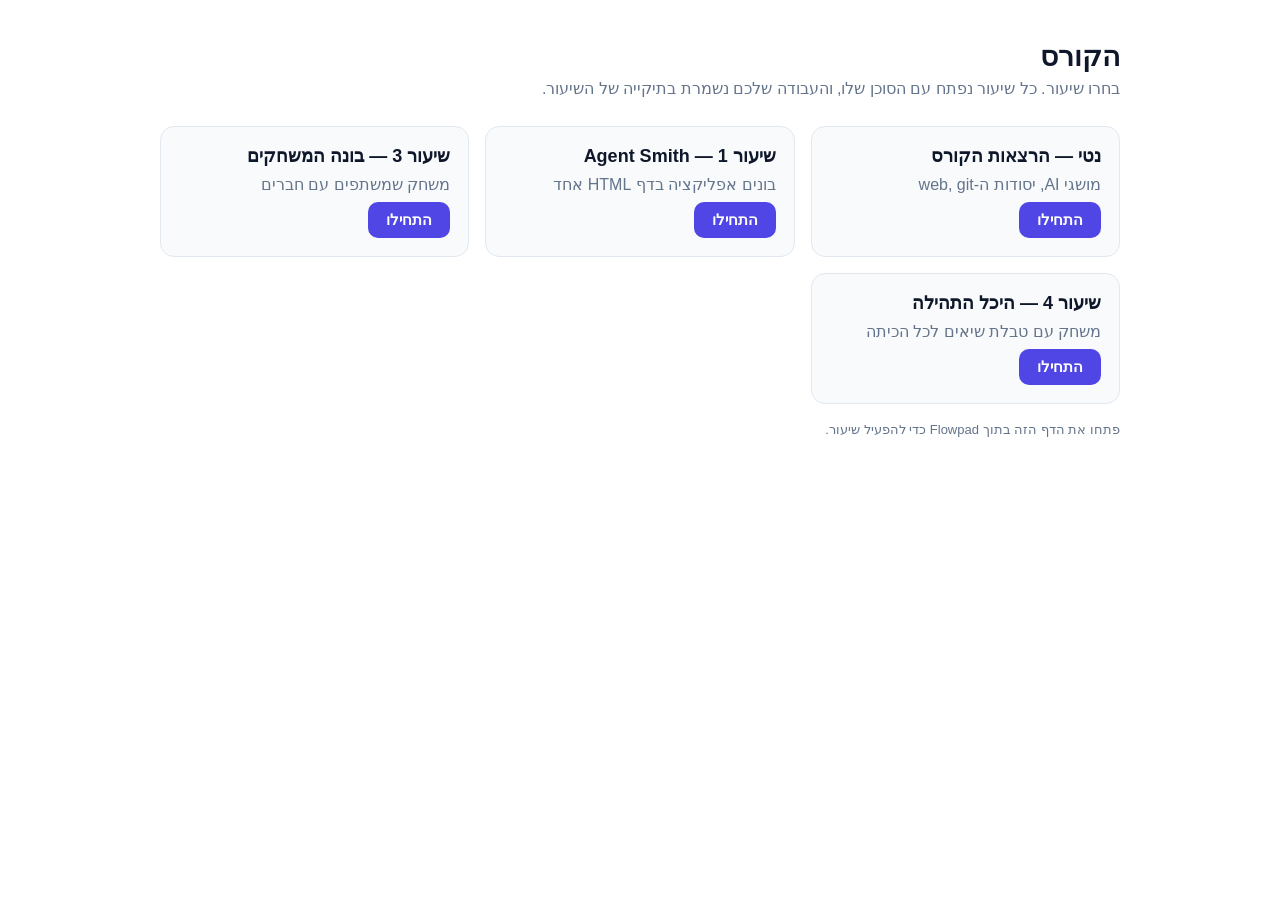
==== agentic-assets/webapp/course-home/index.html @ da82f7e0 "One course project: every lesson agent, a course home page, classes/ and work/ layout Lessons 1, 3 a" ====
<!doctype html>
<html lang="he" dir="rtl">
<head>
<meta charset="utf-8">
<meta name="viewport" content="width=device-width, initial-scale=1">
<title>הקורס</title>
<style>
  :root { --bg:#fff; --fg:#0f172a; --muted:#64748b; --card:#f8fafc; --border:#e2e8f0; --accent:#4f46e5; }
  @media (prefers-color-scheme: dark) { :root { --bg:#0b1020; --fg:#e2e8f0; --muted:#94a3b8; --card:#111827; --border:#1f2937; --accent:#818cf8; } }
  body { margin:0; background:var(--bg); color:var(--fg); font-family:"Segoe UI",Arial,"Noto Sans Hebrew",sans-serif; }
  main { max-width:960px; margin:0 auto; padding:40px 20px; }
  h1 { font-size:28px; margin:0 0 6px; } .sub { color:var(--muted); margin:0 0 28px; }
  .grid { display:grid; grid-template-columns:repeat(auto-fill,minmax(260px,1fr)); gap:16px; }
  .card { border:1px solid var(--border); background:var(--card); border-radius:14px; padding:18px; display:flex; flex-direction:column; gap:8px; }
  .card h2 { font-size:18px; margin:0; } .card p { color:var(--muted); margin:0; flex:1; }
  button { align-self:flex-start; border:0; border-radius:10px; padding:9px 18px; background:var(--accent); color:#fff; font-weight:600; cursor:pointer; font-size:15px; }
  .msg { color:var(--muted); font-size:13px; margin-top:18px; }
</style>
</head>
<body>
<main>
  <h1>הקורס</h1>
  <p class="sub">בחרו שיעור. כל שיעור נפתח עם הסוכן שלו, והעבודה שלכם נשמרת בתיקייה של השיעור.</p>
  <div class="grid" id="lessons"></div>
  <p class="msg" id="msg"></p>
</main>
<script type="module">
  // The project this app belongs to: from the SDK when the page is served by Flowpad.
  async function projectId() {
    try {
      const sdk = await import('/sdk/flowpad-sdk.js');
      const host = await sdk.resolveAppHost?.();
      return host?.app?.project_id || null;
    } catch { return null; }
  }
  const lessons = await (await fetch('./lessons.json')).json();
  const pid = await projectId();
  const grid = document.getElementById('lessons');
  for (const l of lessons) {
    const card = document.createElement('div');
    card.className = 'card';
    card.innerHTML = `<h2></h2><p></p><button>התחילו</button>`;
    card.querySelector('h2').textContent = l.title;
    card.querySelector('p').textContent = l.subtitle;
    card.querySelector('button').addEventListener('click', () => {
      const agentId = l.agent.replace(/^agent-/, '');
      const params = new URLSearchParams({ action: 'launch', agent: agentId });
      if (pid) params.set('target_local', pid); else params.set('target_local', 'pick');
      // Flowpad's own launch path: the host opens the agent's chat in this project.
      window.parent.postMessage({ type: 'flowpad:navigate', address: `/dock/home?${params}` }, '*');
    });
    grid.appendChild(card);
  }
  if (window.parent === window) document.getElementById('msg').textContent = 'פתחו את הדף הזה בתוך Flowpad כדי להפעיל שיעור.';
</script>
</body>
</html>
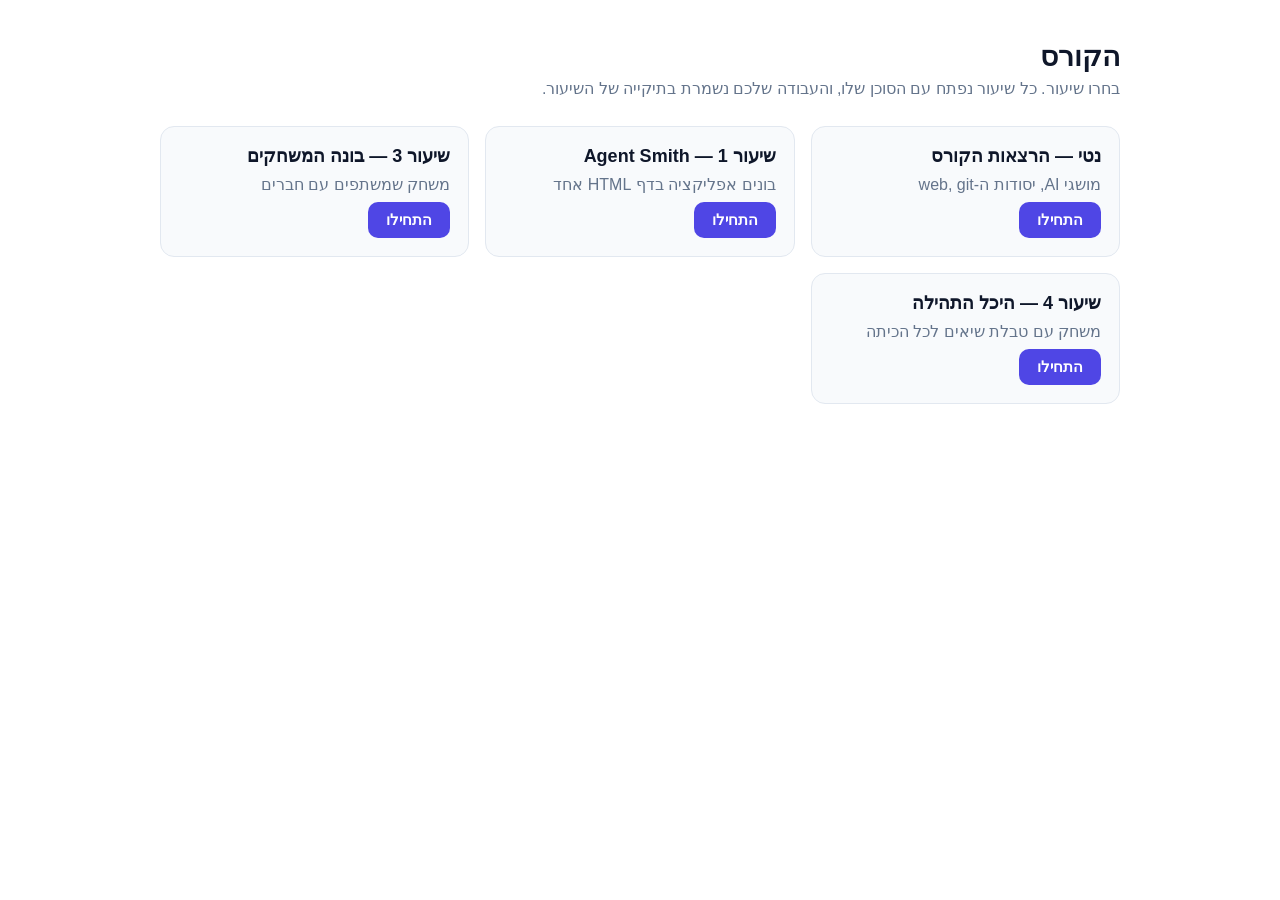
==== commit a3bf164d: "Course home opens a lesson's chat through the SDK (Agent.openChat), cards drawn before the SDK loads" ====
--- a/agentic-assets/webapp/course-home/index.html
+++ b/agentic-assets/webapp/course-home/index.html
@@ -25,16 +25,21 @@
   <p class="msg" id="msg"></p>
 </main>
 <script type="module">
-  // The project this app belongs to: from the SDK when the page is served by Flowpad.
-  async function projectId() {
-    try {
+  // Served by Flowpad: the SDK knows this app's project and can open an agent's chat in it,
+  // the same way Flowpad's own agent tiles do (reopen the last chat, else start one).
+  // Loaded on the first click, never before the cards are drawn (on a cold page the SDK may still be starting).
+  let ready = null;
+  function flowpad() {
+    ready ??= (async () => {
       const sdk = await import('/sdk/flowpad-sdk.js');
-      const host = await sdk.resolveAppHost?.();
-      return host?.app?.project_id || null;
-    } catch { return null; }
+      const pid = (await sdk.resolveAppHost())?.app?.project_id;
+      if (!pid) throw new Error('no project');
+      return { sdk, pid };
+    })().catch((e) => { ready = null; throw e; });
+    return ready;
   }
+  const msg = document.getElementById('msg');
   const lessons = await (await fetch('./lessons.json')).json();
-  const pid = await projectId();
   const grid = document.getElementById('lessons');
   for (const l of lessons) {
     const card = document.createElement('div');
@@ -42,16 +47,21 @@
     card.innerHTML = `<h2></h2><p></p><button>התחילו</button>`;
     card.querySelector('h2').textContent = l.title;
     card.querySelector('p').textContent = l.subtitle;
-    card.querySelector('button').addEventListener('click', () => {
-      const agentId = l.agent.replace(/^agent-/, '');
-      const params = new URLSearchParams({ action: 'launch', agent: agentId });
-      if (pid) params.set('target_local', pid); else params.set('target_local', 'pick');
-      // Flowpad's own launch path: the host opens the agent's chat in this project.
-      window.parent.postMessage({ type: 'flowpad:navigate', address: `/dock/home?${params}` }, '*');
+    const btn = card.querySelector('button');
+    btn.addEventListener('click', async () => {
+      btn.disabled = true; btn.textContent = 'פותח…';
+      try {
+        const { sdk, pid } = await flowpad();
+        const agent = await sdk.Agent.getById(l.agent.replace(/^agent-/, ''));
+        const chat = await agent.openChat(pid);
+        window.parent.postMessage({ type: 'flowpad:navigate', address: `/dock/vibe/agentic_process-${chat.id}` }, '*');
+      } catch (e) {
+        msg.textContent = 'לא הצלחנו לפתוח את השיעור. נסו שוב.';
+        console.error('[course-home] open lesson failed', e);
+      } finally { btn.disabled = false; btn.textContent = 'התחילו'; }
     });
     grid.appendChild(card);
   }
-  if (window.parent === window) document.getElementById('msg').textContent = 'פתחו את הדף הזה בתוך Flowpad כדי להפעיל שיעור.';
 </script>
 </body>
 </html>
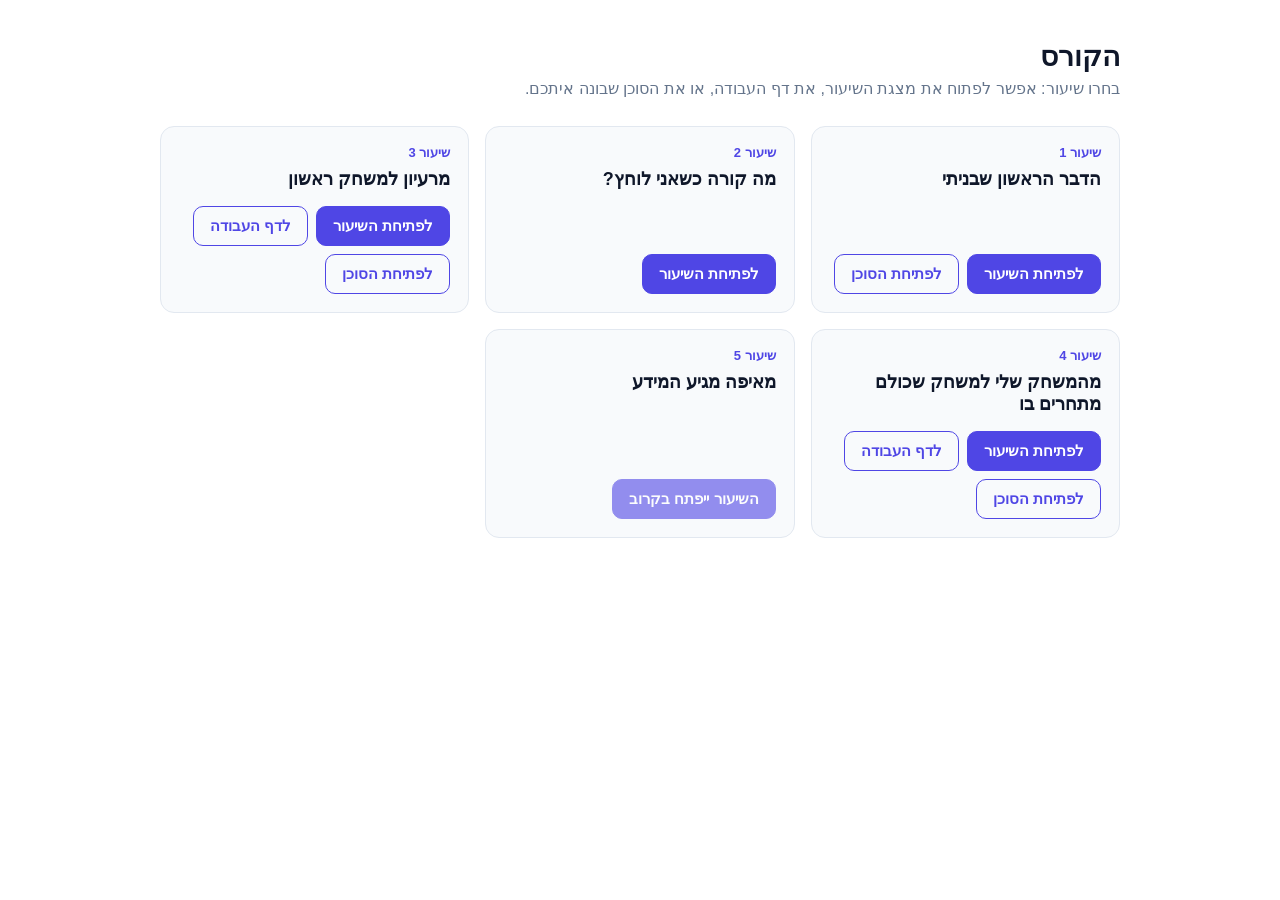
==== commit 4eb9d323: "Course home: a card per lesson with its presentation, worksheet and agent Lessons 1-5 from the Z-Sch" ====
--- a/agentic-assets/webapp/course-home/index.html
+++ b/agentic-assets/webapp/course-home/index.html
@@ -5,24 +5,30 @@
 <meta name="viewport" content="width=device-width, initial-scale=1">
 <title>הקורס</title>
 <style>
-  :root { --bg:#fff; --fg:#0f172a; --muted:#64748b; --card:#f8fafc; --border:#e2e8f0; --accent:#4f46e5; }
-  @media (prefers-color-scheme: dark) { :root { --bg:#0b1020; --fg:#e2e8f0; --muted:#94a3b8; --card:#111827; --border:#1f2937; --accent:#818cf8; } }
+  :root { --bg:#fff; --fg:#0f172a; --muted:#64748b; --card:#f8fafc; --border:#e2e8f0; --accent:#4f46e5; --on-accent:#fff; }
+  @media (prefers-color-scheme: dark) { :root { --bg:#0b1020; --fg:#e2e8f0; --muted:#94a3b8; --card:#111827; --border:#1f2937; --accent:#818cf8; --on-accent:#0b1020; } }
   body { margin:0; background:var(--bg); color:var(--fg); font-family:"Segoe UI",Arial,"Noto Sans Hebrew",sans-serif; }
   main { max-width:960px; margin:0 auto; padding:40px 20px; }
   h1 { font-size:28px; margin:0 0 6px; } .sub { color:var(--muted); margin:0 0 28px; }
   .grid { display:grid; grid-template-columns:repeat(auto-fill,minmax(260px,1fr)); gap:16px; }
   .card { border:1px solid var(--border); background:var(--card); border-radius:14px; padding:18px; display:flex; flex-direction:column; gap:8px; }
-  .card h2 { font-size:18px; margin:0; } .card p { color:var(--muted); margin:0; flex:1; }
-  button { align-self:flex-start; border:0; border-radius:10px; padding:9px 18px; background:var(--accent); color:#fff; font-weight:600; cursor:pointer; font-size:15px; }
+  .num { color:var(--accent); font-size:13px; font-weight:700; }
+  .card h2 { font-size:18px; margin:0; flex:1; }
+  .actions { display:flex; flex-wrap:wrap; gap:8px; margin-top:8px; }
+  .btn { box-sizing:border-box; min-height:40px; display:inline-flex; align-items:center; border:1px solid var(--accent); border-radius:10px; padding:8px 16px; font:inherit; font-weight:600; font-size:15px; cursor:pointer; text-decoration:none; }
+  .btn.lesson { background:var(--accent); color:var(--on-accent); }
+  .btn.secondary { background:transparent; color:var(--accent); }
+  .btn:disabled { opacity:.6; cursor:default; }
+  .btn:focus-visible { outline:2px solid var(--fg); outline-offset:2px; }
   .msg { color:var(--muted); font-size:13px; margin-top:18px; }
 </style>
 </head>
 <body>
 <main>
   <h1>הקורס</h1>
-  <p class="sub">בחרו שיעור. כל שיעור נפתח עם הסוכן שלו, והעבודה שלכם נשמרת בתיקייה של השיעור.</p>
+  <p class="sub">בחרו שיעור: אפשר לפתוח את מצגת השיעור, את דף העבודה, או את הסוכן שבונה איתכם.</p>
   <div class="grid" id="lessons"></div>
-  <p class="msg" id="msg"></p>
+  <p class="msg" id="msg" role="status"></p>
 </main>
 <script type="module">
   // Served by Flowpad: the SDK knows this app's project and can open an agent's chat in it,
@@ -38,28 +44,45 @@
     })().catch((e) => { ready = null; throw e; });
     return ready;
   }
+  const AGENT_LABEL = 'לפתיחת הסוכן';
+  // One way to build every card action: a link (opens in a new tab) when given an href, else a button
+  // (disabled unless the caller wires a click).
+  function action(tag, kind, label, href) {
+    const el = document.createElement(tag);
+    el.className = `btn ${kind}`; el.textContent = label;
+    if (href) { el.href = href; el.target = '_blank'; el.rel = 'noopener'; }
+    else { el.type = 'button'; if (kind === 'lesson') el.disabled = true; }
+    return el;
+  }
   const msg = document.getElementById('msg');
   const lessons = await (await fetch('./lessons.json')).json();
   const grid = document.getElementById('lessons');
   for (const l of lessons) {
     const card = document.createElement('div');
     card.className = 'card';
-    card.innerHTML = `<h2></h2><p></p><button>התחילו</button>`;
+    card.innerHTML = `<span class="num"></span><h2></h2><div class="actions"></div>`;
+    card.querySelector('.num').textContent = `שיעור ${l.n}`;
     card.querySelector('h2').textContent = l.title;
-    card.querySelector('p').textContent = l.subtitle;
-    const btn = card.querySelector('button');
-    btn.addEventListener('click', async () => {
-      btn.disabled = true; btn.textContent = 'פותח…';
-      try {
-        const { sdk, pid } = await flowpad();
-        const agent = await sdk.Agent.getById(l.agent.replace(/^agent-/, ''));
-        const chat = await agent.openChat(pid);
-        window.parent.postMessage({ type: 'flowpad:navigate', address: `/dock/vibe/agentic_process-${chat.id}` }, '*');
-      } catch (e) {
-        msg.textContent = 'לא הצלחנו לפתוח את השיעור. נסו שוב.';
-        console.error('[course-home] open lesson failed', e);
-      } finally { btn.disabled = false; btn.textContent = 'התחילו'; }
-    });
+    const actions = card.querySelector('.actions');
+    // A lesson whose presentation is not open yet has no `lesson` URL: a disabled button, never a link to a locked page.
+    actions.appendChild(l.lesson ? action('a', 'lesson', 'לפתיחת השיעור', l.lesson) : action('button', 'lesson', 'השיעור ייפתח בקרוב'));
+    if (l.worksheet) actions.appendChild(action('a', 'secondary', 'לדף העבודה', l.worksheet));
+    // A lesson without an agent of its own shows no agent button.
+    if (l.agent) {
+      const btn = actions.appendChild(action('button', 'secondary', AGENT_LABEL));
+      btn.addEventListener('click', async () => {
+        btn.disabled = true; btn.textContent = 'פותח…'; msg.textContent = '';
+        try {
+          const { sdk, pid } = await flowpad();
+          const agent = await sdk.Agent.getById(l.agent.replace(/^agent-/, ''));
+          const chat = await agent.openChat(pid);
+          sdk.navigateHost({ address: `/dock/vibe/agentic_process-${chat.id}` });
+        } catch (e) {
+          msg.textContent = 'לא הצלחנו לפתוח את הסוכן. נסו שוב.';
+          console.error('[course-home] open agent failed', e);
+        } finally { btn.disabled = false; btn.textContent = AGENT_LABEL; }
+      });
+    }
     grid.appendChild(card);
   }
 </script>
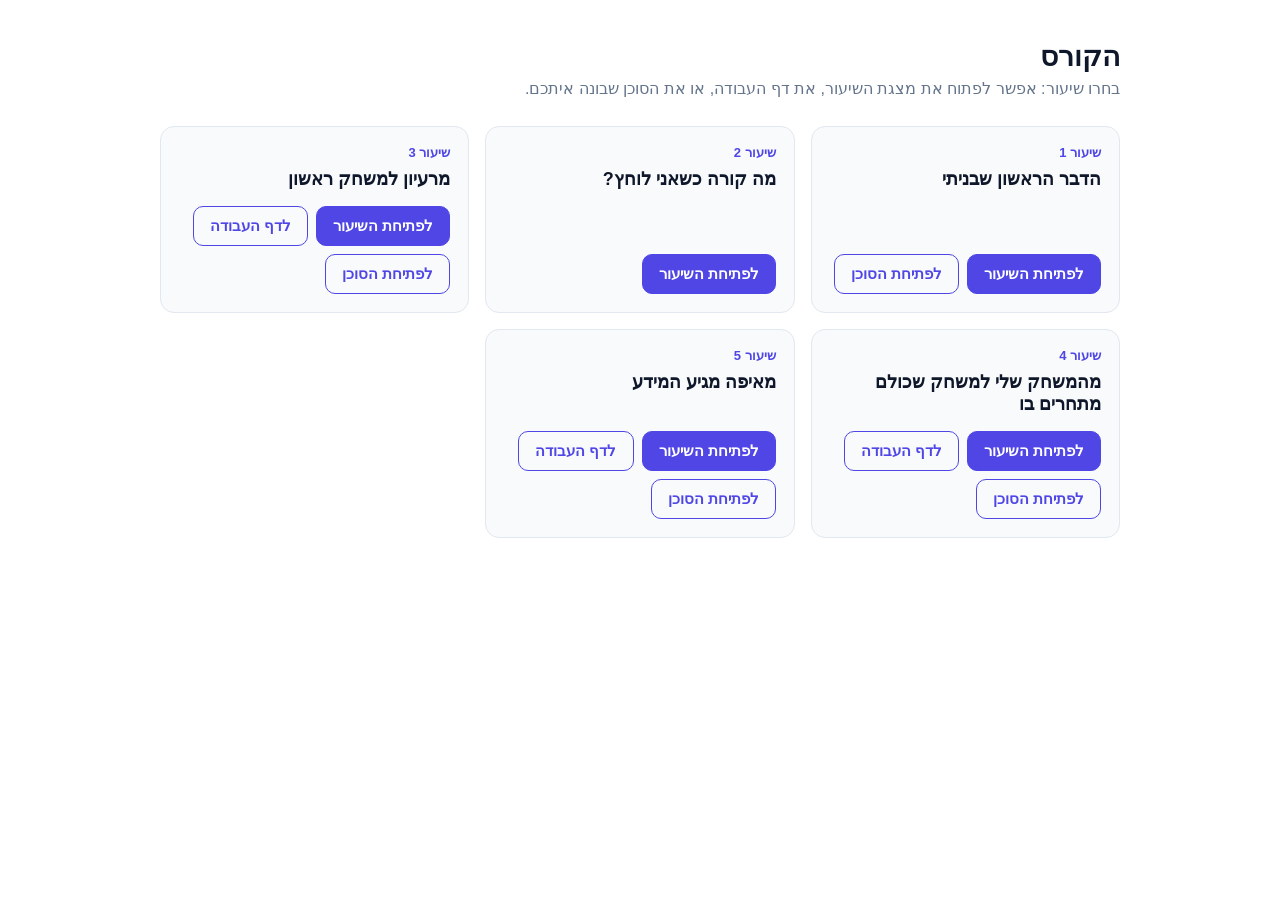
==== commit 5db5d7c5: "Each lesson card shows the student's own games, and a script moves a machine to the new layout The c" ====
--- a/agentic-assets/webapp/course-home/index.html
+++ b/agentic-assets/webapp/course-home/index.html
@@ -20,6 +20,8 @@
   .btn.secondary { background:transparent; color:var(--accent); }
   .btn:disabled { opacity:.6; cursor:default; }
   .btn:focus-visible { outline:2px solid var(--fg); outline-offset:2px; }
+  .work { display:flex; flex-wrap:wrap; gap:6px; margin-top:4px; } .work a { color:var(--accent); font-weight:600; font-size:14px; }
+  .work span { color:var(--muted); font-size:13px; }
   .msg { color:var(--muted); font-size:13px; margin-top:18px; }
 </style>
 </head>
@@ -56,6 +58,8 @@
   }
   const msg = document.getElementById('msg');
   const lessons = await (await fetch('./lessons.json')).json();
+  // The student's own games, by lesson: { "4": ["sun-moon", ...] } (written by migrate/build_work_index.py; none yet = {}).
+  const mine = await fetch('./my-work.json').then((r) => (r.ok ? r.json() : {})).catch(() => ({}));
   const grid = document.getElementById('lessons');
   for (const l of lessons) {
     const card = document.createElement('div');
@@ -83,6 +87,17 @@
         } finally { btn.disabled = false; btn.textContent = AGENT_LABEL; }
       });
     }
+    const games = mine[String(l.n)] || [];
+    if (games.length) {
+      const work = card.appendChild(document.createElement('div'));
+      work.className = 'work';
+      work.appendChild(document.createElement('span')).textContent = 'העבודות שלי:';
+      for (const g of games) {
+        const a = work.appendChild(document.createElement('a'));
+        a.href = `lesson-${String(l.n).padStart(2, '0')}/${encodeURIComponent(g)}/index.html`;
+        a.textContent = g;
+      }
+    }
     grid.appendChild(card);
   }
 </script>
